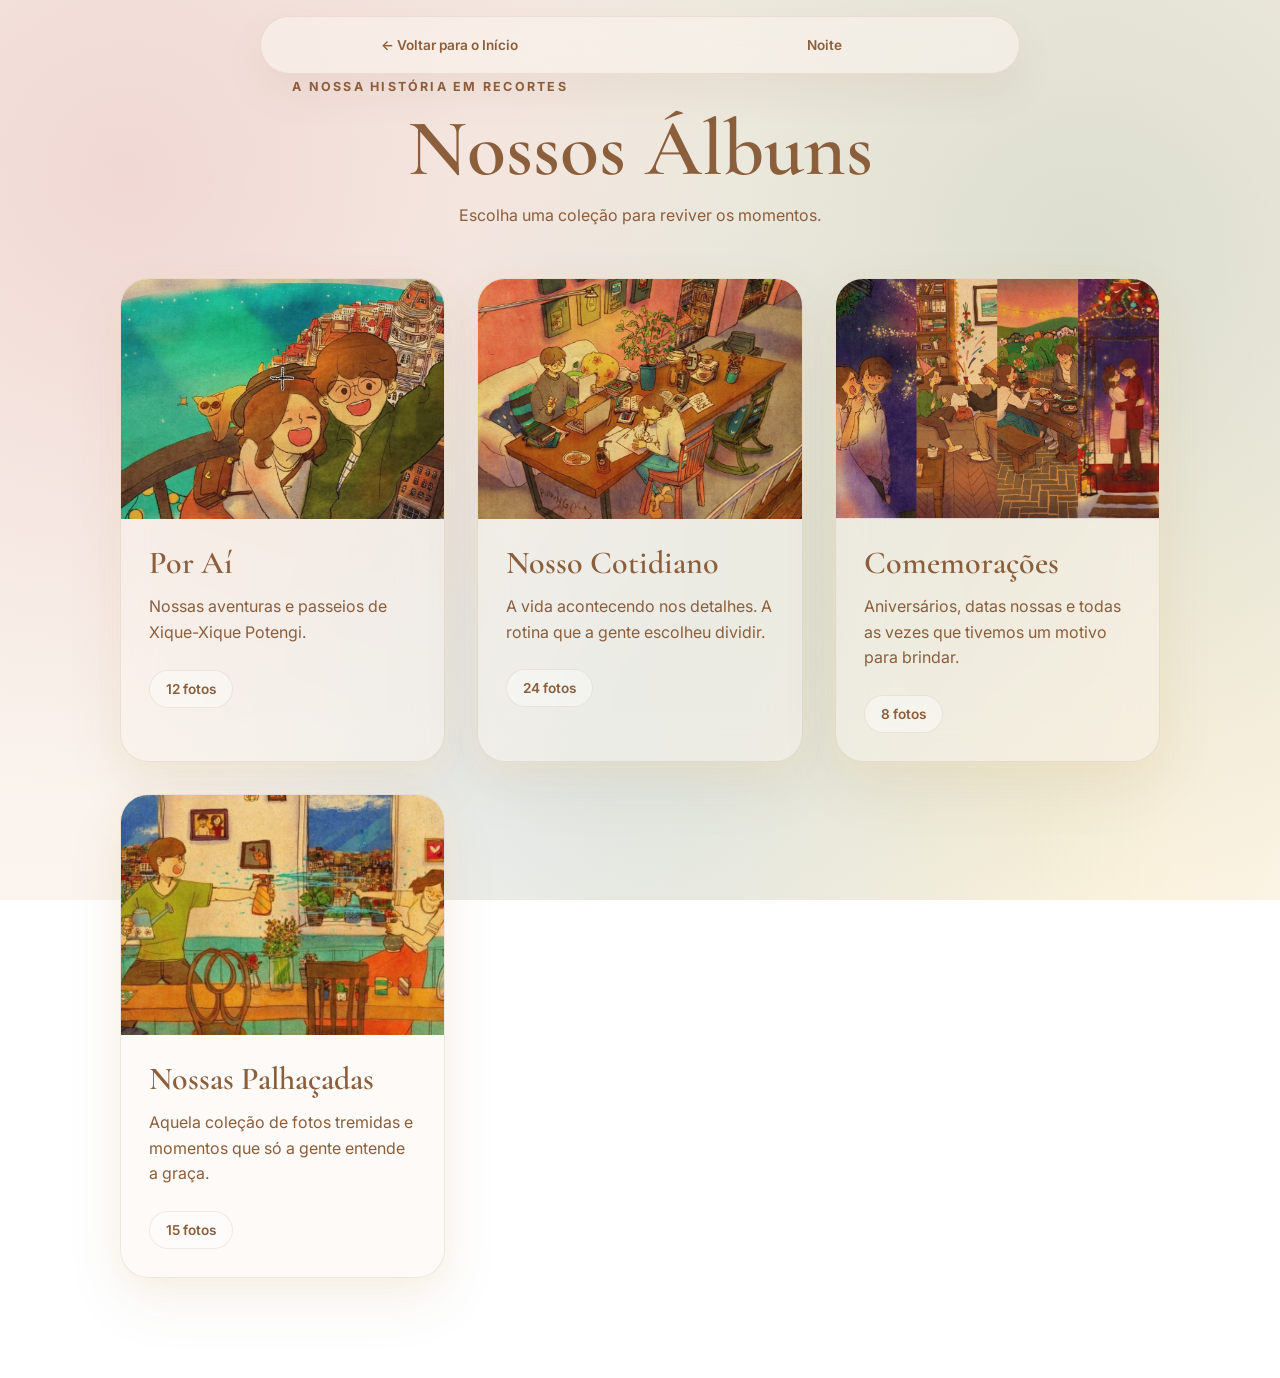
==== albuns.html @ ed9780cd "presente" ====
<!DOCTYPE html>
<html lang="pt-BR">

<head>
    <meta charset="UTF-8">
    <meta name="viewport" content="width=device-width, initial-scale=1.0">
    <title>Nossos Álbuns - Nossa Antologia</title>
    <link rel="icon"
        href="data:image/svg+xml,<svg xmlns=%22http://www.w3.org/2000/svg%22 viewBox=%220 0 100 100%22><text y=%22.9em%22 font-size=%2290%22>🤍</text></svg>">

    <link rel="preconnect" href="https://fonts.googleapis.com">
    <link rel="preconnect" href="https://fonts.gstatic.com" crossorigin="">
    <link
        href="https://fonts.googleapis.com/css2?family=Cormorant+Garamond:ital,wght@0,400;0,600;1,400&family=Inter:wght@400;500;600;700&display=swap"
        rel="stylesheet">

    <!-- Puxando o mesmo CSS da página principal -->
    <link rel="stylesheet" href="assets/css/style.css">
</head>

<body>
    <main class="shell">

        <!-- Navegação com botão de voltar -->
        <nav class="nav" aria-label="Navegação de retorno">
            <a href="index.html">← Voltar para o Início</a>
            <button id="themeButton" type="button">Noite</button>
        </nav>

        <section id="colecoes" class="reveal visible" style="padding-top: 40px;">
            <div class="section-title" style="text-align: center; margin-bottom: 48px;">
                <p class="eyebrow">A nossa história em recortes</p>
                <h2>Nossos Álbuns</h2>
                <p style="margin: 0 auto;">Escolha uma coleção para reviver os momentos.</p>
            </div>

            <!-- Grid de Álbuns -->
            <div class="album-grid">

                <!-- Álbum 1: Por Aí -->
                <a href="por-ai.html" class="album-card">
                    <div class="album-cover">
                        <!-- Substitua o link pela melhor foto de viagem de vocês -->
                        <img src="assets/img/capa-por_aí.jpg"
                            alt="Viagens e passeios">
                    </div>
                    <div class="album-info">
                        <h3>Por Aí</h3>
                        <p>Nossas aventuras e passeios de Xique-Xique Potengi.</p>
                        <span class="pill">12 fotos</span>
                    </div>
                </a>

                <!-- Álbum 2: Nosso Cotidiano -->
                <a href="cotidiano.html" class="album-card">
                    <div class="album-cover">
                        <img src="assets/img/capa-cotidiano.jpg"
                            alt="Dia a dia">
                    </div>
                    <div class="album-info">
                        <h3>Nosso Cotidiano</h3>
                        <p>A vida acontecendo nos detalhes. A rotina que a gente escolheu dividir.</p>
                        <span class="pill">24 fotos</span>
                    </div>
                </a>

                <!-- Álbum 3: Comemorações -->
                <a href="comemoracoes.html" class="album-card">
                    <div class="album-cover">
                        <img src="assets/img/capa-comemorações.png"
                            alt="Datas especiais">
                    </div>
                    <div class="album-info">
                        <h3>Comemorações</h3>
                        <p>Aniversários, datas nossas e todas as vezes que tivemos um motivo para brindar.</p>
                        <span class="pill">8 fotos</span>
                    </div>
                </a>

                <!-- Álbum 4: Nossas Palhaçadas -->
                <a href="palhacada.html" class="album-card">
                    <div class="album-cover">
                        <img src="assets/img/capa-palhaçadas.jpg"
                            alt="Momentos engraçados">
                    </div>
                    <div class="album-info">
                        <h3>Nossas Palhaçadas</h3>
                        <p>Aquela coleção de fotos tremidas e momentos que só a gente entende a graça.</p>
                        <span class="pill">15 fotos</span>
                    </div>
                </a>

            </div>
        </section>
    </main>

    <script src="assets/js/app.js"></script>
</body>

</html>
---- assets/css/style.css ----
:root {
    /* Paleta Puuung: Textos e Contrastes */
    --ink: #4A586E;
    /* Azul-crepúsculo (Textos principais) */
    --muted: #8B5E3C;
    /* Marrom-madeira (Textos secundários e datas) */

    /* Paleta Puuung: Fundos e Destaques */
    --paper: rgba(250, 244, 237, 0.45);
    /* Fundo translúcido dos cards */
    --soft: #F5EDE3;
    /* Bege off-white (Base) */
    --gold: #FCEBB6;
    /* Amarelo caloroso (Luz/Botões ativos) */
    --rose: #E8B4B8;
    /* Rosa antigo */
    --green: #9BB291;
    /* Verde-oliva claro */
    --blue: #A8C7CD;
    /* Azul serenidade */

    /* Estrutura e Iluminação */
    --line: rgba(139, 94, 60, 0.12);
    /* Bordas muito sutis e quentes */
    --night: #2C3540;
    /* Fundo do modo noite */
    --wine: #8B5E3C;
    /* Mantive a variável 'wine' original, mas com o tom de madeira para não quebrar o HTML */

    /* Sombras amplas simulando iluminação aconchegante (velas/abajur) */
    --shadow: 0 24px 60px rgba(139, 94, 60, 0.08), 0 8px 24px rgba(252, 235, 182, 0.25);

    --serif: "Cormorant Garamond", Georgia, serif;
    --sans: "Inter", system-ui, sans-serif;
}

* {
    box-sizing: border-box;
}

html {
    scroll-behavior: smooth;
}

body {
    margin: 0;
    color: var(--ink);
    /* EFEITO AQUARELA DIGITAL: Mistura de manchas de cores suaves sobrepostas */
    background:
        radial-gradient(circle at 10% 20%, rgba(232, 180, 184, 0.4) 0%, transparent 45%),
        radial-gradient(circle at 85% 30%, rgba(155, 178, 145, 0.3) 0%, transparent 50%),
        radial-gradient(circle at 50% 80%, rgba(168, 199, 205, 0.35) 0%, transparent 55%),
        radial-gradient(circle at 80% 90%, rgba(252, 235, 182, 0.4) 0%, transparent 40%),
        linear-gradient(180deg, rgba(245, 237, 227, 0.92), rgba(250, 244, 237, 0.95)),
        url("https://images.unsplash.com/photo-1518895949257-7621c3c786d7?auto=format&fit=crop&w=1800&q=85");
    background-attachment: fixed;
    background-size: cover;
    font-family: var(--sans);
    overflow-x: hidden;
}

body.is-night {
    --ink: #F5EDE3;
    /* Texto claro no escuro */
    --muted: #E8B4B8;
    /* Rosa antigo ganha destaque suave no escuro */
    --paper: rgba(44, 53, 64, 0.55);
    /* Azul crepúsculo translúcido para os cards */
    --soft: #1D242C;
    --line: rgba(252, 235, 182, 0.1);
    /* Bordas com reflexo amarelo */
    --wine: #FCEBB6;
    /* Títulos ganham cor de iluminação de luz quente */
    --shadow: 0 24px 60px rgba(0, 0, 0, 0.3), 0 0 35px rgba(252, 235, 182, 0.12);
    /* Glow noturno */

    background:
        /* EFEITO AQUARELA NOTURNO: Manchas de luz em um ambiente escuro */
        radial-gradient(circle at 20% 30%, rgba(252, 235, 182, 0.12) 0%, transparent 55%),
        radial-gradient(circle at 80% 70%, rgba(168, 199, 205, 0.08) 0%, transparent 50%),
        radial-gradient(circle at 50% 10%, rgba(232, 180, 184, 0.05) 0%, transparent 45%),
        linear-gradient(180deg, rgba(44, 53, 64, 0.95), rgba(24, 29, 36, 0.98)),
        url("https://images.unsplash.com/photo-1518895949257-7621c3c786d7?auto=format&fit=crop&w=1800&q=85");
    background-attachment: fixed;
    background-size: cover;
}

button,
input {
    font: inherit;
}

button {
    cursor: pointer;
}

a {
    color: inherit;
    text-decoration: none;
}

.shell {
    min-height: 100vh;
}

.hero {
    min-height: 92vh;
    display: grid;
    grid-template-columns: minmax(0, 1.04fr) minmax(300px, 0.82fr);
    gap: clamp(28px, 5vw, 72px);
    align-items: center;
    width: min(1160px, calc(100% - 40px));
    margin: 0 auto;
    padding: 42px 0 28px;
}

.eyebrow {
    margin: 0 0 14px;
    color: var(--green);
    font-size: 0.78rem;
    font-weight: 700;
    letter-spacing: 0.18em;
    text-transform: uppercase;
}

h1,
h2,
h3 {
    font-family: var(--serif);
    font-weight: 600;
    line-height: 0.98;
    margin: 0;
}

h1 {
    color: var(--wine);
    font-size: clamp(3.5rem, 12vw, 8.8rem);
    max-width: 780px;
}

.lead {
    max-width: 620px;
    margin: 24px 0 0;
    color: var(--muted);
    font-size: clamp(1rem, 2vw, 1.2rem);
    line-height: 1.8;
}

.actions {
    display: flex;
    flex-wrap: wrap;
    gap: 12px;
    margin-top: 30px;
}

/* Botões super arredondados e fluidos */
.btn {
    min-height: 46px;
    border: 1px solid var(--line);
    border-radius: 999px;
    padding: 0 22px;
    color: var(--ink);
    background: rgba(255, 255, 255, 0.35);
    /* Mais transparente para a aquarela vazar */
    backdrop-filter: blur(14px);
    box-shadow: 0 10px 25px rgba(139, 94, 60, 0.08);
    display: inline-flex;
    align-items: center;
    justify-content: center;
    gap: 9px;
    font-weight: 600;
    transition: transform 300ms ease, border-color 300ms ease, background 300ms ease, box-shadow 300ms ease;
}

body.is-night .btn {
    background: rgba(255, 255, 255, 0.05);
}

.btn:hover {
    transform: translateY(-3px);
    border-color: rgba(232, 180, 184, 0.6);
    box-shadow: 0 15px 35px rgba(139, 94, 60, 0.12), 0 0 15px rgba(252, 235, 182, 0.2);
    /* Glow no hover */
}

.btn.primary {
    background: var(--gold);
    color: #4A586E;
    /* Contraste direto no botão amarelo */
    border-color: transparent;
}

.hero-photo {
    position: relative;
    min-height: 540px;
    border-radius: 32px;
    /* Cantos muito mais arredondados */
    overflow: hidden;
    box-shadow: var(--shadow);
    background: var(--paper);
    isolation: isolate;
}

.hero-photo img {
    position: absolute;
    inset: 0;
    width: 100%;
    height: 100%;
    object-fit: cover;
    filter: saturate(0.9) contrast(0.95);
    /* Deixa a foto ligeiramente mais "sonhadora" e pastel */
}

.hero-photo::after {
    content: "";
    position: absolute;
    inset: 0;
    /* Degradê azul crepúsculo ao invés de preto para proteger a legenda */
    background: linear-gradient(180deg, transparent 40%, rgba(74, 88, 110, 0.7));
    z-index: 1;
}

.photo-caption {
    position: absolute;
    left: 28px;
    right: 28px;
    bottom: 26px;
    z-index: 2;
    color: #F5EDE3;
}

.photo-caption strong {
    display: block;
    font-family: var(--serif);
    font-size: 2.2rem;
    line-height: 1;
}

.photo-caption span {
    display: block;
    margin-top: 8px;
    color: rgba(245, 237, 227, 0.85);
    line-height: 1.55;
    font-size: 0.95rem;
}

.nav {
    position: sticky;
    top: 16px;
    z-index: 30;
    display: flex;
    width: min(760px, calc(100% - 30px));
    margin: -22px auto 0;
    padding: 8px;
    gap: 8px;
    border: 1px solid var(--line);
    border-radius: 999px;
    background: rgba(250, 244, 237, 0.6);
    /* Fluidez do menu */
    backdrop-filter: blur(24px);
    box-shadow: 0 18px 40px rgba(139, 94, 60, 0.08);
    scrollbar-width: none;
}

.nav::-webkit-scrollbar {
    display: none;
}

body.is-night .nav {
    background: rgba(44, 53, 64, 0.6);
}

.nav a,
.nav button {
    flex: 1;
    min-width: 0;
    min-height: 40px;
    border: 0;
    border-radius: 999px;
    background: transparent;
    color: var(--muted);
    display: grid;
    place-items: center;
    font-size: 0.85rem;
    font-weight: 600;
    white-space: nowrap;
    transition: background 300ms ease, color 300ms ease;
}

.nav a:hover,
.nav button:hover {
    background: rgba(232, 180, 184, 0.25);
    color: var(--ink);
}

section {
    width: min(1040px, calc(100% - 40px));
    margin: 0 auto;
    padding: 78px 0;
}

.section-title {
    display: grid;
    gap: 12px;
    margin-bottom: 32px;
}

.section-title h2 {
    color: var(--wine);
    font-size: clamp(2.35rem, 7vw, 5rem);
}

.section-title p {
    max-width: 620px;
    margin: 0;
    color: var(--muted);
    line-height: 1.8;
}

.timer {
    display: grid;
    grid-template-columns: repeat(4, 1fr);
    gap: 16px;
}

/* Base de vidro translúcido para os containers */
.time-box,
.panel,
.letter,
.memory {
    border: 1px solid var(--line);
    background: var(--paper);
    /* Variável de transparência quente/fria */
    backdrop-filter: blur(20px);
    /* Aumentado o blur para o efeito aquarela não conflitar com texto */
    box-shadow: var(--shadow);
    border-radius: 28px;
    /* Cantos bem mais orgânicos e arredondados */
}

.time-box {
    min-height: 140px;
    padding: 24px;
    display: grid;
    align-content: center;
    gap: 10px;
}

.time-box b {
    color: var(--wine);
    font-family: var(--serif);
    font-size: clamp(2.8rem, 7vw, 4.5rem);
    line-height: 0.9;
    font-weight: 500;
}

.time-box span {
    color: var(--muted);
    font-size: 0.75rem;
    font-weight: 700;
    letter-spacing: 0.15em;
    text-transform: uppercase;
}

.panel {
    padding: clamp(28px, 5vw, 42px);
}

.reason-panel {
    display: grid;
    grid-template-columns: 1fr auto;
    gap: 24px;
    align-items: center;
    margin-top: 16px;
}

.reason-text {
    min-height: 74px;
    display: flex;
    align-items: center;
    margin: 0;
    color: var(--ink);
    font-family: var(--serif);
    font-size: clamp(1.6rem, 4vw, 2.4rem);
    font-style: italic;
    line-height: 1.35;
}

.letters {
    display: grid;
    gap: 16px;
}

.letter {
    overflow: hidden;
}

.letter button {
    width: 100%;
    min-height: 78px;
    display: flex;
    align-items: center;
    justify-content: space-between;
    gap: 20px;
    padding: 0 28px;
    border: 0;
    background: transparent;
    color: var(--ink);
    text-align: left;
    font-weight: 600;
    font-size: 1.1rem;
}

.letter button span {
    color: var(--rose);
    font-size: 1.5rem;
    transition: transform 300ms ease;
}

.letter.open button span {
    transform: rotate(45deg);
    /* Cruza o '+' formando um 'x' ao abrir */
}

.letter-body {
    max-height: 0;
    overflow: hidden;
    color: var(--ink);
    line-height: 1.8;
    opacity: 0.85;
    transition: max-height 400ms ease, padding 400ms ease;
}

.letter.open .letter-body {
    max-height: 500px;
    padding: 0 28px 28px;
}

.letter.locked .letter-body {
    color: var(--muted);
}

.gallery {
    display: grid;
    grid-template-columns: 1fr 1fr;
    gap: 24px;
}

.memory {
    position: relative;
    min-height: 420px;
    overflow: hidden;
}

.memory.large {
    grid-row: span 2;
    min-height: 864px;
}

.memory img {
    position: absolute;
    inset: 0;
    width: 100%;
    height: 100%;
    object-fit: cover;
    transition: transform 700ms ease;
    filter: saturate(0.9) contrast(0.95);
}

.memory:hover img {
    transform: scale(1.04);
}

.memory::after {
    content: "";
    position: absolute;
    inset: 0;
    background: linear-gradient(180deg, rgba(245, 237, 227, 0.05) 30%, rgba(74, 88, 110, 0.7));
}

.memory div {
    position: absolute;
    left: 24px;
    right: 24px;
    bottom: 22px;
    z-index: 2;
    color: #F5EDE3;
}

.memory strong {
    display: block;
    font-family: var(--serif);
    font-size: 2rem;
    line-height: 1.1;
    font-weight: 500;
}

.memory span {
    display: block;
    margin-top: 8px;
    color: rgba(245, 237, 227, 0.85);
    line-height: 1.55;
}

.poem {
    color: var(--ink);
    font-family: var(--serif);
    font-size: clamp(1.8rem, 5vw, 3.2rem);
    font-style: italic;
    line-height: 1.35;
    margin: 0;
    text-align: center;
}

.poem small {
    display: block;
    margin-top: 24px;
    color: var(--muted);
    font-family: var(--sans);
    font-size: 0.95rem;
    font-style: normal;
    line-height: 1.7;
}

.capsule {
    display: grid;
    grid-template-columns: 0.82fr 1.18fr;
    gap: 20px;
    align-items: stretch;
}

.capsule-mark {
    min-height: 320px;
    border-radius: 28px;
    /* Degradê combinando a madeira e o rosa antigo da paleta */
    background:
        linear-gradient(160deg, rgba(139, 94, 60, 0.85), rgba(232, 180, 184, 0.8)),
        url("../img/capa-capsula.jpg");
    background-size: cover;
    background-position: center;
    box-shadow: var(--shadow);
    display: grid;
    align-content: end;
    padding: 32px;
    color: #F5EDE3;
}

.capsule-mark strong {
    font-family: var(--serif);
    font-size: 2.8rem;
    line-height: 1.05;
    font-weight: 500;
}

.capsule-state {
    color: var(--ink);
    line-height: 1.8;
    font-size: 1.05rem;
}

.capsule-count {
    display: flex;
    flex-wrap: wrap;
    gap: 12px;
    margin-top: 24px;
}

.pill {
    border: 1px solid var(--line);
    border-radius: 999px;
    padding: 10px 16px;
    color: var(--wine);
    background: rgba(255, 255, 255, 0.4);
    font-weight: 600;
    font-size: 0.9rem;
}

body.is-night .pill {
    background: rgba(255, 255, 255, 0.05);
}

.finale {
    padding-bottom: 60px;
    text-align: center;
}

.signature {
    color: var(--wine);
    font-family: var(--serif);
    font-size: clamp(2.8rem, 8vw, 6.5rem);
    line-height: 0.95;
    margin: 0;
    font-weight: 400;
}

.toast {
    position: fixed;
    left: 50%;
    bottom: 24px;
    z-index: 80;
    transform: translate(-50%, 20px);
    opacity: 0;
    pointer-events: none;
    width: min(440px, calc(100% - 32px));
    border: 1px solid var(--line);
    border-radius: 20px;
    padding: 18px 24px;
    color: var(--ink);
    background: var(--paper);
    box-shadow: var(--shadow);
    backdrop-filter: blur(24px);
    transition: opacity 300ms ease, transform 300ms cubic-bezier(0.175, 0.885, 0.32, 1.275);
    text-align: center;
    font-weight: 600;
}

.toast.show {
    opacity: 1;
    transform: translate(-50%, 0);
}

.petal {
    position: fixed;
    z-index: 75;
    top: -30px;
    width: 14px;
    height: 20px;
    border-radius: 60% 40% 60% 40%;
    background: var(--rose);
    /* Pétalas no rosa da paleta */
    opacity: 0.85;
    pointer-events: none;
    animation: fall 4s linear forwards;
    filter: drop-shadow(0 4px 8px rgba(232, 180, 184, 0.4));
}

@keyframes fall {
    to {
        transform: translate3d(var(--drift), calc(100vh + 60px), 0) rotate(260deg);
        opacity: 0;
    }
}

.reveal {
    opacity: 0;
    transform: translateY(30px);
    transition: opacity 600ms ease, transform 600ms cubic-bezier(0.25, 1, 0.5, 1);
}

.reveal.visible {
    opacity: 1;
    transform: translateY(0);
}

@media (max-width: 820px) {
    .hero {
        grid-template-columns: 1fr;
        min-height: auto;
        padding: 34px 0 20px;
    }

    .hero-photo {
        min-height: min(118vw, 560px);
    }

    .nav {
        overflow-x: auto;
        justify-content: flex-start;
        border-radius: 20px;
    }

    .nav a,
    .nav button {
        flex: 0 0 auto;
        padding: 0 16px;
    }

    section {
        padding: 58px 0;
    }

    .timer {
        grid-template-columns: repeat(2, 1fr);
    }

    .reason-panel,
    .capsule,
    .gallery {
        grid-template-columns: 1fr;
    }

    .memory,
    .memory.large {
        min-height: 460px;
    }
}

@media (max-width: 520px) {

    .hero,
    section {
        width: min(100% - 32px, 1040px);
    }

    h1 {
        font-size: clamp(3.15rem, 18vw, 5.8rem);
    }

    .actions {
        display: grid;
    }

    .btn {
        width: 100%;
    }

    .time-box {
        min-height: 120px;
        padding: 20px;
    }

    .letter button {
        min-height: 70px;
        padding: 0 20px;
    }

    .letter.open .letter-body {
        padding: 0 20px 24px;
    }
}

/* =========================================
 ESTILOS DA PÁGINA DE ÁLBUNS
 ========================================= */

.album-grid {
    display: grid;
    grid-template-columns: repeat(auto-fit, minmax(280px, 1fr));
    gap: 32px;
}

.album-card {
    display: block;
    border: 1px solid var(--line);
    border-radius: 28px;
    background: var(--paper);
    backdrop-filter: blur(20px);
    box-shadow: var(--shadow);
    overflow: hidden;
    transition: transform 400ms cubic-bezier(0.175, 0.885, 0.32, 1.275), border-color 300ms ease, box-shadow 300ms ease;
    text-decoration: none;
}

.album-card:hover {
    transform: translateY(-10px);
    border-color: rgba(232, 180, 184, 0.4);
    box-shadow: 0 28px 70px rgba(139, 94, 60, 0.15);
}

.album-cover {
    width: 100%;
    height: 240px;
    position: relative;
    overflow: hidden;
}

.album-cover img {
    width: 100%;
    height: 100%;
    object-fit: cover;
    filter: saturate(0.9) contrast(0.95);
    transition: transform 600ms ease;
}

.album-card:hover .album-cover img {
    transform: scale(1.06);
}

.album-info {
    padding: 28px;
}

.album-info h3 {
    color: var(--wine);
    font-size: 2rem;
    margin-bottom: 12px;
    font-family: var(--serif);
}

.album-info p {
    color: var(--muted);
    font-size: 1rem;
    line-height: 1.6;
    margin-bottom: 24px;
}

.album-info .pill {
    font-size: 0.85rem;
    display: inline-block;
}

/* =========================================
 ESTILOS DA GRADE DE FOTOS DOS ÁLBUNS
 ========================================= */

.photo-grid {
    column-count: 2;
    column-gap: 24px;
}

.photo-item {
    margin: 0 0 24px 0;
    display: inline-block;
    width: 100%;
    position: relative;
    border-radius: 20px;
    overflow: hidden;
    background: var(--paper);
    backdrop-filter: blur(12px);
    border: 1px solid var(--line);
    box-shadow: var(--shadow);
    transition: transform 400ms ease, box-shadow 400ms ease;
}

.photo-item:hover {
    transform: translateY(-6px);
    box-shadow: 0 20px 50px rgba(139, 94, 60, 0.12);
}

.photo-item img {
    width: 100%;
    height: auto;
    display: block;
    border-bottom: 1px solid var(--line);
    filter: saturate(0.9) contrast(0.95);
    cursor: zoom-in;
}

.photo-item figcaption {
    padding: 18px 24px;
    color: var(--ink);
    font-size: 0.95rem;
    font-style: italic;
    font-family: var(--serif);
    text-align: center;
}

@media (max-width: 600px) {
    .photo-grid {
        column-count: 2;
        column-gap: 12px;
    }

    .photo-item {
        margin: 0 0 12px 0;
        border-radius: 14px;
    }

    .photo-item figcaption {
        padding: 12px 10px;
        font-size: 0.85rem;
        line-height: 1.4;
    }
}

/* =========================================
 EFEITO LIGHTBOX (AMPLIAR FOTO)
 ========================================= */

.lightbox-overlay {
    position: fixed;
    inset: 0;
    z-index: 200;
    /* Fundo quente e escuro pro Lightbox */
    background: rgba(44, 53, 64, 0.92);
    backdrop-filter: blur(12px);
    display: flex;
    flex-direction: column;
    align-items: center;
    justify-content: center;
    opacity: 0;
    pointer-events: none;
    transition: opacity 400ms ease;
}

.lightbox-overlay.active {
    opacity: 1;
    pointer-events: auto;
}

.lightbox-overlay img {
    max-width: 90vw;
    max-height: 80vh;
    object-fit: contain;
    border-radius: 12px;
    box-shadow: 0 20px 60px rgba(0, 0, 0, 0.4);
    transform: scale(0.95);
    transition: transform 400ms cubic-bezier(0.175, 0.885, 0.32, 1.275);
}

.lightbox-overlay.active img {
    transform: scale(1);
}

.lightbox-caption {
    color: #F5EDE3;
    font-family: var(--serif);
    font-size: 1.4rem;
    font-style: italic;
    margin-top: 24px;
    text-align: center;
    max-width: 80vw;
}

.lightbox-close {
    position: absolute;
    top: 24px;
    right: 28px;
    background: transparent;
    border: none;
    color: #FCEBB6;
    /* Fechar com um toque dourado */
    font-size: 3.2rem;
    line-height: 1;
    cursor: pointer;
    opacity: 0.6;
    transition: opacity 300ms ease, transform 300ms ease;
}

.lightbox-close:hover {
    opacity: 1;
    transform: scale(1.1);
}

/* =========================================
   REPRODUTOR DE MÚSICA (MIXTAPE)
   ========================================= */

.mixtape-card {
    background: var(--paper);
    width: min(380px, calc(100% - 32px));
    border-radius: 28px;
    padding: 32px 24px;
    box-shadow: var(--shadow);
    border: 1px solid var(--line);
    position: relative;
    transform: translateY(50px) scale(0.95);
    transition: transform 400ms cubic-bezier(0.175, 0.885, 0.32, 1.275);
    backdrop-filter: blur(24px);
}

.lightbox-overlay.active .mixtape-card {
    transform: translateY(0) scale(1);
}

.mixtape-close {
    position: absolute;
    top: 16px;
    right: 20px;
    background: transparent;
    border: none;
    font-size: 2rem;
    color: var(--muted);
    transition: color 300ms ease;
}

.mixtape-close:hover {
    color: var(--rose);
}

/* A fita cassete ilustrativa */
.cassette-tape {
    background: rgba(139, 94, 60, 0.1);
    border: 2px solid var(--line);
    border-radius: 12px;
    padding: 16px;
    margin-bottom: 24px;
    position: relative;
}

.cassette-label {
    background: var(--gold);
    color: #4A586E;
    text-align: center;
    border-radius: 6px;
    padding: 8px;
    margin-bottom: 12px;
}

.cassette-label small {
    display: block;
    font-size: 0.7rem;
    text-transform: uppercase;
    letter-spacing: 2px;
    margin-bottom: 4px;
}

.cassette-label strong {
    font-family: var(--serif);
    font-size: 1.4rem;
    font-style: italic;
}

.cassette-wheels {
    display: flex;
    justify-content: center;
    gap: 40px;
}

.wheel {
    width: 32px;
    height: 32px;
    border-radius: 50%;
    background: var(--night);
    border: 8px solid rgba(250, 244, 237, 0.6);
}

.wheel.spinning {
    animation: spin 3s linear infinite;
}

@keyframes spin {
    100% {
        transform: rotate(360deg);
    }
}

.track-title {
    text-align: center;
    color: var(--wine);
    font-size: 1.2rem;
    margin-bottom: 20px;
    min-height: 28px;
}

/* Controles de Progresso e Botões */
.progress-bar {
    width: 100%;
    height: 6px;
    -webkit-appearance: none;
    background: rgba(139, 94, 60, 0.2);
    border-radius: 999px;
    outline: none;
    margin-bottom: 8px;
    cursor: pointer;
}

.progress-bar::-webkit-slider-thumb {
    -webkit-appearance: none;
    width: 14px;
    height: 14px;
    border-radius: 50%;
    background: var(--rose);
    cursor: pointer;
}

.time-display {
    display: flex;
    justify-content: space-between;
    font-size: 0.8rem;
    color: var(--muted);
    font-family: var(--sans);
    margin-bottom: 24px;
}

.buttons-row {
    display: flex;
    justify-content: center;
    align-items: center;
    gap: 20px;
    margin-bottom: 32px;
}

.buttons-row button {
    background: transparent;
    border: none;
    font-size: 1.5rem;
    color: var(--ink);
    opacity: 0.7;
    transition: transform 200ms ease, opacity 200ms ease;
}

.buttons-row button:hover {
    opacity: 1;
    transform: scale(1.1);
}

.buttons-row button.play-main {
    font-size: 2.2rem;
    color: var(--wine);
    opacity: 1;
}

.buttons-row button.active-loop {
    color: var(--rose);
    opacity: 1;
}

/* A Lista de Músicas */
.playlist-list {
    list-style: none;
    padding: 0;
    margin: 0;
    max-height: 160px;
    overflow-y: auto;
    border-top: 1px solid var(--line);
    padding-top: 16px;
    scrollbar-width: thin;
    scrollbar-color: var(--rose) transparent;
}

.playlist-list li {
    padding: 10px 12px;
    border-radius: 8px;
    cursor: pointer;
    font-size: 0.95rem;
    color: var(--muted);
    transition: background 200ms ease, color 200ms ease;
    margin-bottom: 4px;
}

.playlist-list li:hover {
    background: rgba(232, 180, 184, 0.15);
}

.playlist-list li.playing-now {
    background: rgba(232, 180, 184, 0.25);
    color: var(--wine);
    font-weight: 600;
}
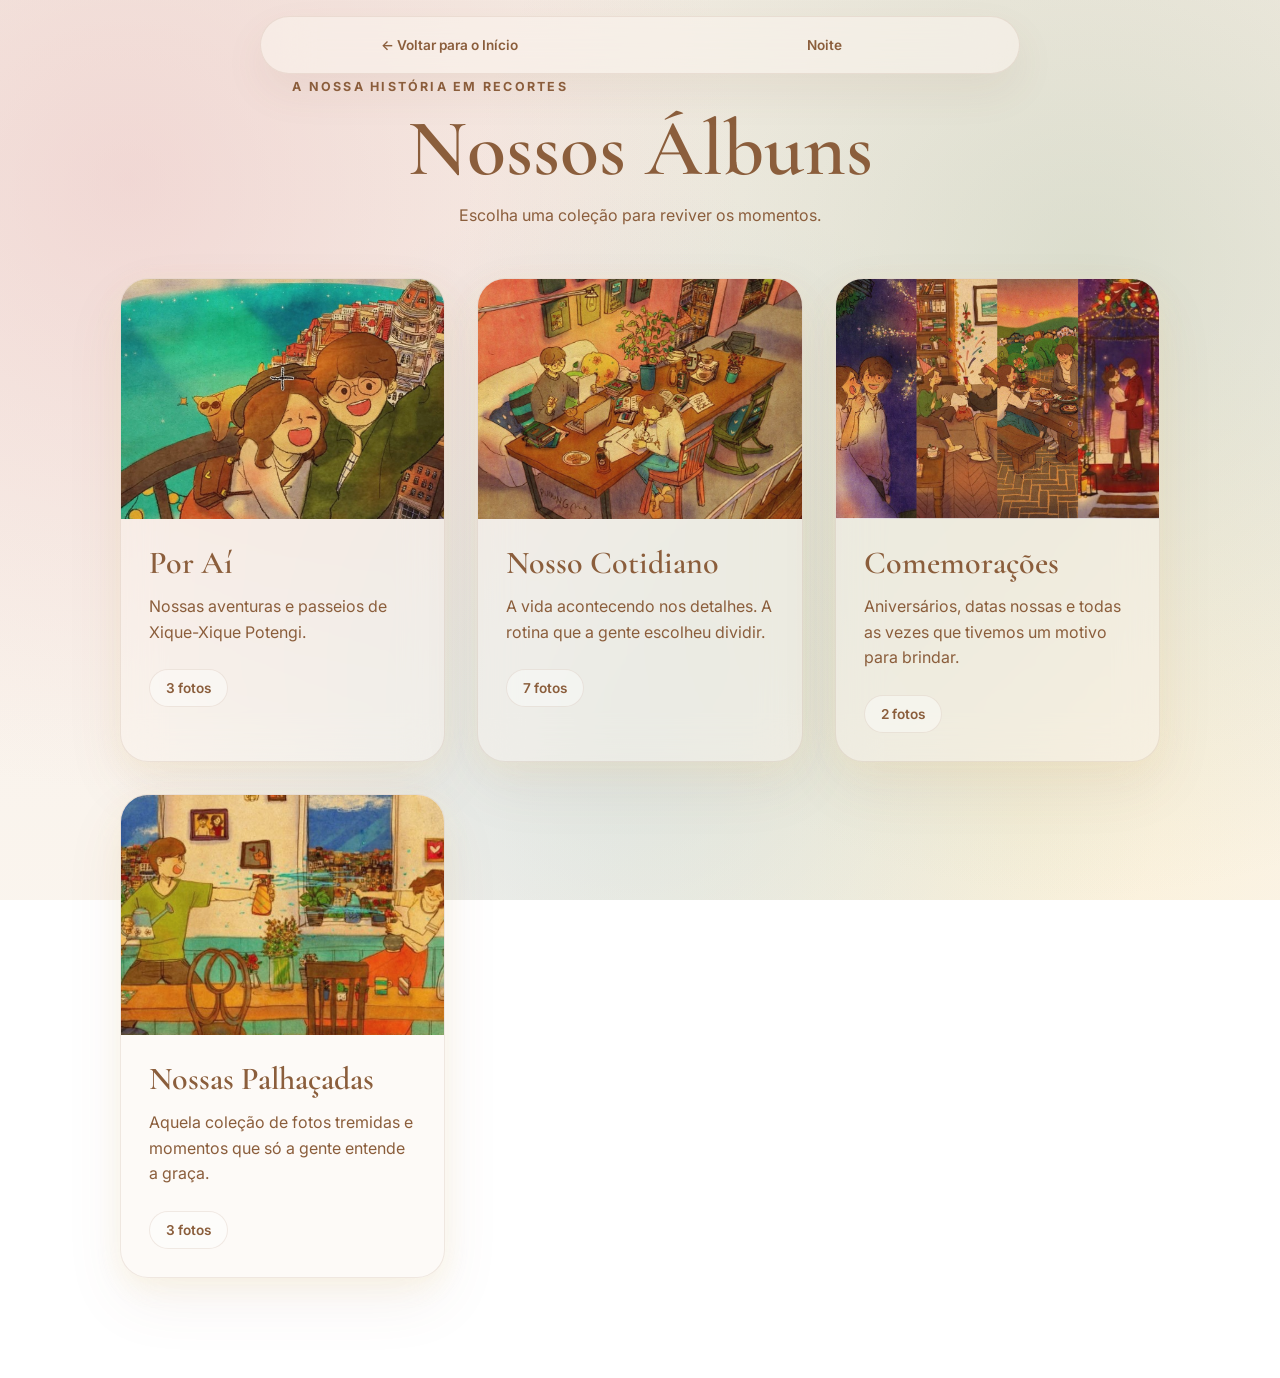
==== commit 67a0619a: "presente" ====
--- a/albuns.html
+++ b/albuns.html
@@ -47,7 +47,7 @@
                     <div class="album-info">
                         <h3>Por Aí</h3>
                         <p>Nossas aventuras e passeios de Xique-Xique Potengi.</p>
-                        <span class="pill">12 fotos</span>
+                        <span class="pill">3 fotos</span>
                     </div>
                 </a>
 
@@ -60,7 +60,7 @@
                     <div class="album-info">
                         <h3>Nosso Cotidiano</h3>
                         <p>A vida acontecendo nos detalhes. A rotina que a gente escolheu dividir.</p>
-                        <span class="pill">24 fotos</span>
+                        <span class="pill">7 fotos</span>
                     </div>
                 </a>
 
@@ -73,7 +73,7 @@
                     <div class="album-info">
                         <h3>Comemorações</h3>
                         <p>Aniversários, datas nossas e todas as vezes que tivemos um motivo para brindar.</p>
-                        <span class="pill">8 fotos</span>
+                        <span class="pill">2 fotos</span>
                     </div>
                 </a>
 
@@ -86,7 +86,7 @@
                     <div class="album-info">
                         <h3>Nossas Palhaçadas</h3>
                         <p>Aquela coleção de fotos tremidas e momentos que só a gente entende a graça.</p>
-                        <span class="pill">15 fotos</span>
+                        <span class="pill">3 fotos</span>
                     </div>
                 </a>
 
--- a/assets/css/style.css
+++ b/assets/css/style.css
@@ -534,7 +534,7 @@
     border-radius: 28px;
     /* Degradê combinando a madeira e o rosa antigo da paleta */
     background:
-        linear-gradient(160deg, rgba(139, 94, 60, 0.85), rgba(232, 180, 184, 0.8)),
+        linear-gradient(160deg, rgba(178, 130, 96, 0.85), rgba(232, 180, 184, 0.8)),
         url("../img/capa-capsula.jpg");
     background-size: cover;
     background-position: center;
@@ -1127,4 +1127,12 @@
     background: rgba(232, 180, 184, 0.25);
     color: var(--wine);
     font-weight: 600;
+}
+
+/* =========================================
+   CORREÇÃO DE ALTURA PARA CARTAS LONGAS
+   ========================================= */
+.letter.open .letter-body {
+    max-height: 3000px !important;
+    /* Um limite gigante para garantir que nenhum poema seja cortado */
 }
